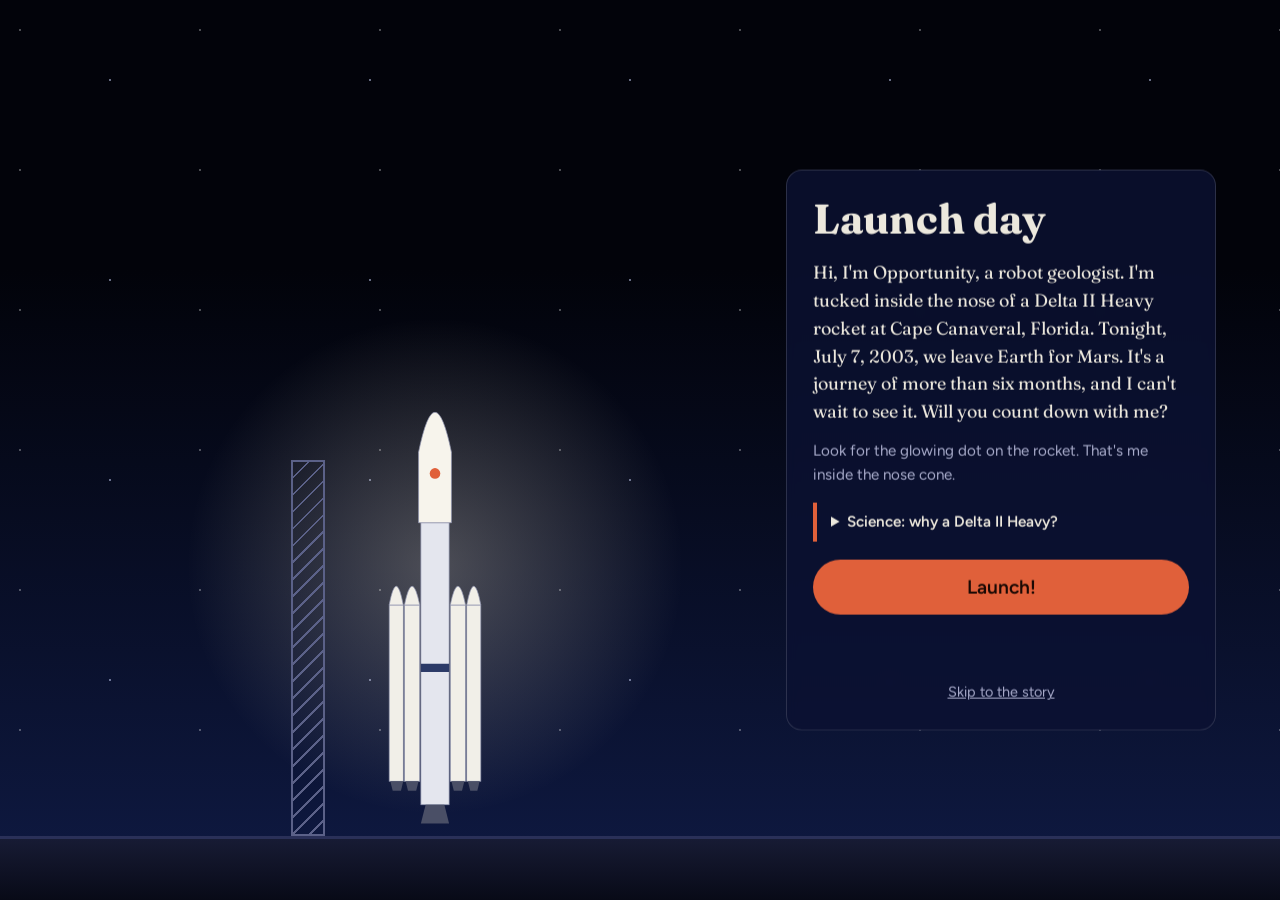
==== launch.html @ bbe937d3 "Add files via upload" ====
<!DOCTYPE html>
<html lang="en">
<head>
  <meta charset="UTF-8">
  <meta name="viewport" content="width=device-width, initial-scale=1">
  <title>Launch day: Opportunity</title>
  <link rel="preconnect" href="https://fonts.googleapis.com">
  <link rel="preconnect" href="https://fonts.gstatic.com" crossorigin>
  <link href="https://fonts.googleapis.com/css2?family=Fraunces:opsz,wght@9..144,500;9..144,700&family=Figtree:wght@400;600&display=swap" rel="stylesheet">
  <link rel="stylesheet" href="launch.css">
</head>
<body>
  <div class="scene" id="scene">
    <div class="glow"></div>
    <div class="tower" aria-hidden="true"></div>

    <div class="rocket" id="rocket">
      <svg viewBox="0 0 120 400" role="img" aria-label="A Delta II Heavy rocket on the launch pad, with Opportunity inside the nose cone">
        <g class="flames" id="flames">
          <polygon class="flame" points="52,385 68,385 60,480"/>
          <polygon class="flame" points="22,350 33,350 27.5,415"/>
          <polygon class="flame" points="35,350 46,350 40.5,415"/>
          <polygon class="flame" points="74,350 85,350 79.5,415"/>
          <polygon class="flame" points="87,350 98,350 92.5,415"/>
        </g>
        <g fill="#f1efe8" stroke="#8d92ad" stroke-width="0.6">
          <rect x="21" y="200" width="12" height="150"/><path d="M21 200 Q27 168 33 200Z"/>
          <rect x="34" y="200" width="13" height="150"/><path d="M34 200 Q40.5 168 47 200Z"/>
          <rect x="73" y="200" width="13" height="150"/><path d="M73 200 Q79.5 168 86 200Z"/>
          <rect x="87" y="200" width="12" height="150"/><path d="M87 200 Q93 168 99 200Z"/>
        </g>
        <rect x="48" y="130" width="24" height="240" fill="#e4e6ee" stroke="#8d92ad" stroke-width="0.6"/>
        <rect x="48" y="250" width="24" height="7" fill="#2b3a67"/>
        <path d="M46 130 L46 70 Q60 2 74 70 L74 130Z" fill="#f7f4ec" stroke="#8d92ad" stroke-width="0.6"/>
        <circle class="rover-dot" cx="60" cy="88" r="4.5"/>
        <path d="M52 370 L68 370 L72 386 L48 386Z" fill="#4a4f66"/>
        <g fill="#4a4f66"><path d="M22 350h11l-2 8H24z"/><path d="M35 350h11l-2 8h-7z"/><path d="M74 350h11l-2 8h-7z"/><path d="M88 350h10l-2 8h-6z"/></g>
      </svg>
    </div>

    <div class="smoke" id="smoke" aria-hidden="true"></div>
    <div class="ground"></div>
  </div>

  <aside class="panel">
    <h1>Launch day</h1>
    <p class="voice">Hi, I'm Opportunity, a robot geologist. I'm tucked inside the nose of a Delta II Heavy rocket at Cape Canaveral, Florida. Tonight, July 7, 2003, we leave Earth for Mars. It's a journey of more than six months, and I can't wait to see it. Will you count down with me?</p>
    <p class="hint">Look for the glowing dot on the rocket. That's me inside the nose cone.</p>
    <details class="science"><summary>Science: why a Delta II Heavy?</summary>
      <p>Opportunity's launch window needed more energy than her twin Spirit's, so she flew on the more powerful Heavy version of the Delta II, which has larger solid boosters strapped to its sides.</p></details>
    <button id="launch" type="button">Launch!</button>
    <p class="count" id="count" aria-live="assertive"></p>
    <a class="skip" href="story.html">Skip to the story</a>
  </aside>

  <script src="launch.js"></script>
</body>
</html>
---- launch.css ----
:root{--bg:#02030a;--text:#ece8dd;--muted:#a9accb;--mars:#e0603a;--sun:#ffb347;--card:#111741;--rh:clamp(250px,56vh,470px);--ground:64px}
*{box-sizing:border-box}
html,body{height:100%;margin:0;overflow:hidden;background:var(--bg);color:var(--text);font-family:"Figtree",system-ui,sans-serif;line-height:1.55}
body{transition:opacity .8s}
body.leaving{opacity:0}
:focus-visible{outline:3px solid var(--text);outline-offset:3px}

.scene{position:fixed;inset:0;overflow:hidden;
  background:
    radial-gradient(1px 1px at 20px 30px,#fff,transparent) 0 0/180px 140px,
    radial-gradient(1.4px 1.4px at 110px 80px,#cfd8ff,transparent) 0 0/260px 200px,
    linear-gradient(#02030a 30%,#0f1a44 100%)}
.glow{position:absolute;left:var(--rx,34%);bottom:var(--ground);width:60vmin;height:60vmin;transform:translateX(-50%);
  background:radial-gradient(circle,rgba(255,244,214,.28),transparent 65%)}
.ground{position:absolute;left:0;right:0;bottom:0;height:var(--ground);background:linear-gradient(#171b34,#080a17);border-top:3px solid #2a3058}

.rocket{position:absolute;left:var(--rx,34%);bottom:calc(var(--ground) - 4px);height:var(--rh);transform:translateX(-50%);z-index:2}
.rocket svg{height:100%;width:auto;display:block;overflow:visible}
.tower{position:absolute;left:var(--rx,34%);bottom:var(--ground);height:calc(var(--rh)*.8);width:34px;margin-left:calc(var(--rh)*-.2 - 50px);
  border:2px solid #5b6188;background:repeating-linear-gradient(135deg,transparent 0 10px,#5b6188 10px 12px)}
.rover-dot{fill:var(--mars);animation:pulse 1.6s ease-in-out infinite}
@keyframes pulse{50%{fill:#ffd2a8;r:6}}

.flames{opacity:0}
.flame{fill:#ffb347;transform-box:fill-box;transform-origin:top;animation:flick .09s infinite alternate}
@keyframes flick{from{transform:scaleY(.8)}to{transform:scaleY(1.15)}}
.ignite .flames{opacity:1}
.ignite .rocket{animation:shake .06s infinite alternate}
@keyframes shake{from{transform:translate(calc(-50% - 1.5px),0)}to{transform:translate(calc(-50% + 1.5px),1px)}}
.lift .rocket{animation:none;transform:translate(-50%,calc(-1 * (100vh + 140px)));transition:transform 5s cubic-bezier(.6,0,.9,.6)}

.smoke{position:absolute;left:var(--rx,34%);bottom:var(--ground);width:0;height:0;z-index:3}
.puff{position:absolute;bottom:0;left:0;width:60px;height:60px;border-radius:50%;background:rgba(230,230,240,.5);opacity:0}
.ignite .puff{animation:puff 3.5s ease-out forwards}
@keyframes puff{0%{opacity:.8;transform:translate(0,0) scale(.4)}100%{opacity:0;transform:translate(var(--dx),-30px) scale(3.2)}}

.panel{position:fixed;right:clamp(16px,5vw,64px);top:50%;transform:translateY(-50%);width:min(430px,44vw);z-index:5;
  padding:26px;border-radius:16px;background:rgba(12,18,51,.82);border:1px solid rgba(255,255,255,.14);backdrop-filter:blur(6px)}
h1{font-family:"Fraunces",Georgia,serif;font-size:clamp(1.8rem,3.4vw,2.6rem);line-height:1.1;margin:0 0 .4em}
.voice{font-family:"Fraunces",Georgia,serif;font-size:1.12rem;margin:0 0 .8em}
.hint{color:var(--muted);font-size:.95rem;margin:0 0 1em}
.science{border-left:4px solid var(--mars);padding:8px 14px;margin-bottom:18px;font-size:.95rem}
.science summary{cursor:pointer;font-weight:600}
#launch{display:block;width:100%;padding:16px;border:0;border-radius:999px;background:var(--mars);color:#1a0904;font:600 1.2rem "Figtree",sans-serif;cursor:pointer;transition:transform .15s}
#launch:hover:not(:disabled){transform:scale(1.03)}
#launch:disabled{opacity:.5;cursor:default}
.count{min-height:2.2em;margin:10px 0 0;text-align:center;font:700 1.6rem "Fraunces",serif;color:var(--sun)}
.skip{display:block;text-align:center;color:var(--muted);font-size:.9rem}

@media (max-width:760px){
  :root{--rx:50%;--rh:clamp(200px,38vh,320px)}
  .panel{top:12px;transform:none;right:12px;left:12px;width:auto;padding:16px;max-height:52vh;overflow:auto}
  .voice{font-size:1rem}
  .tower{display:none}
}
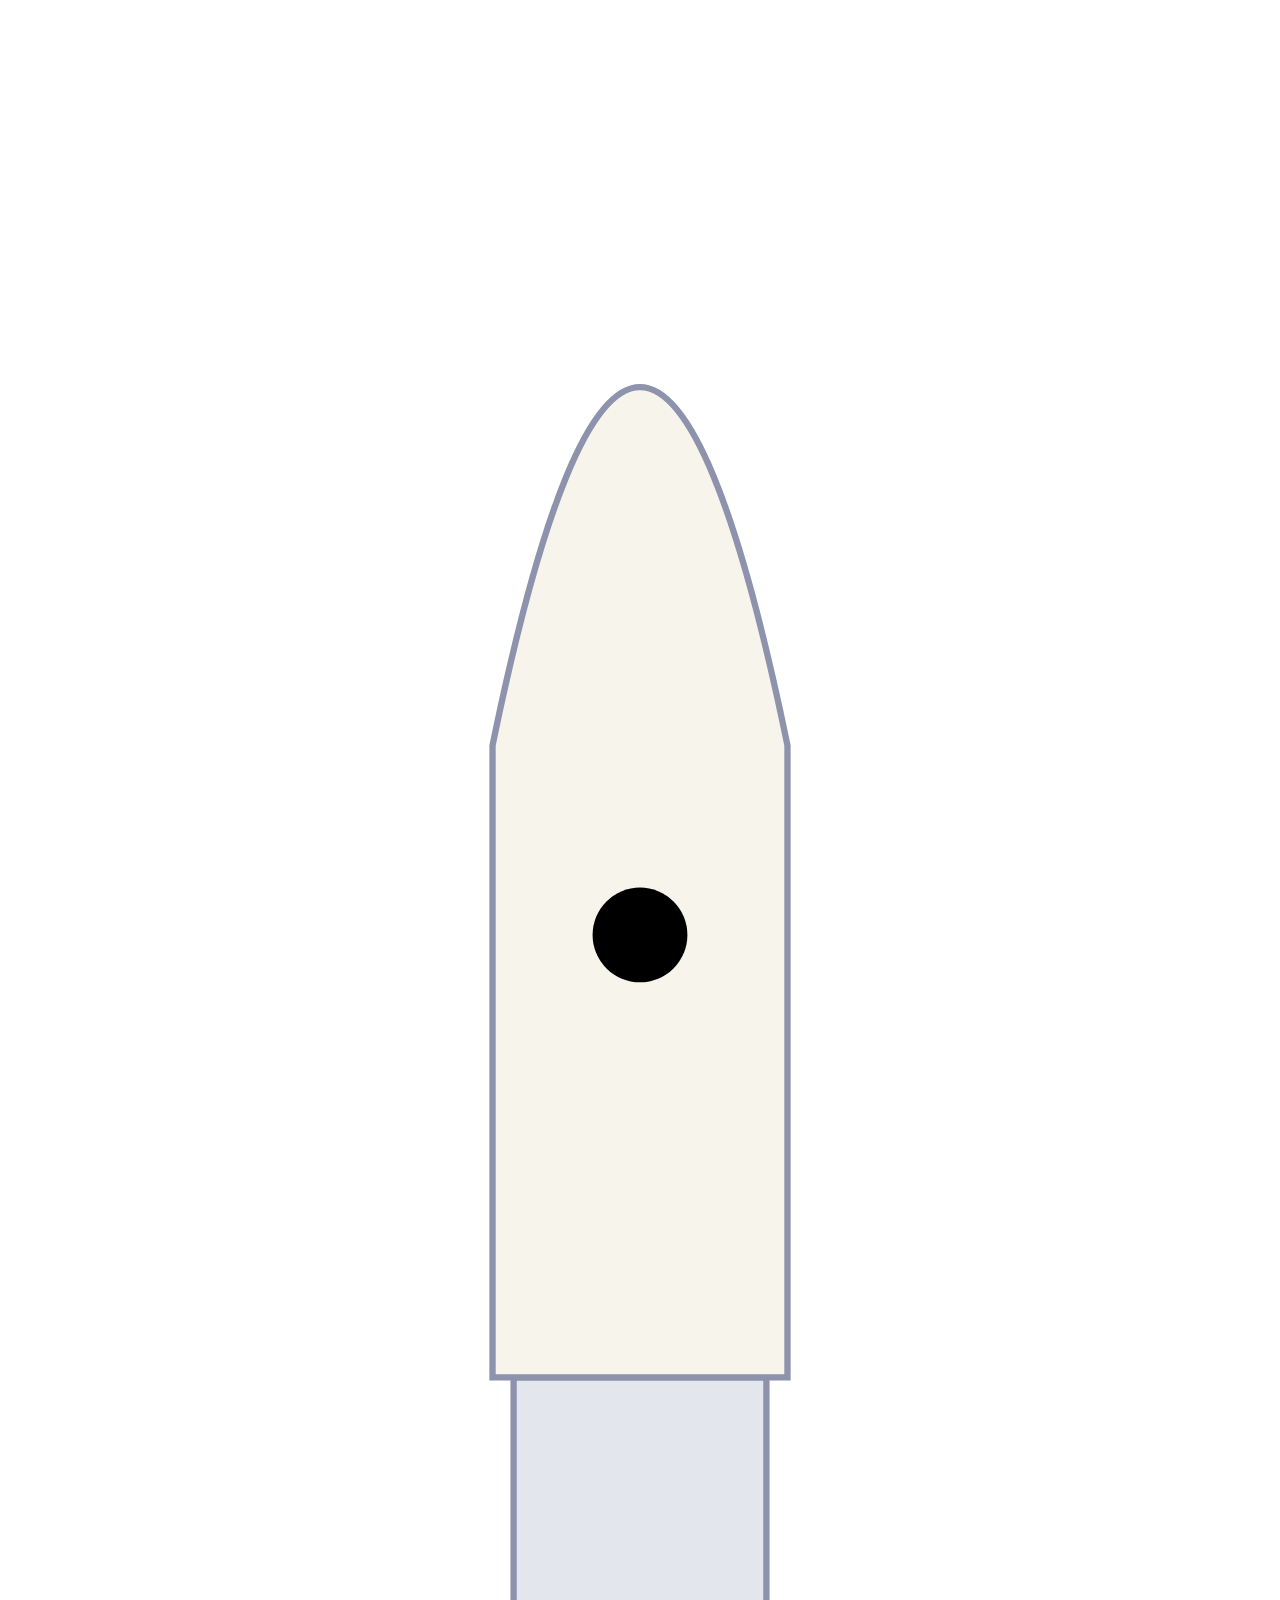
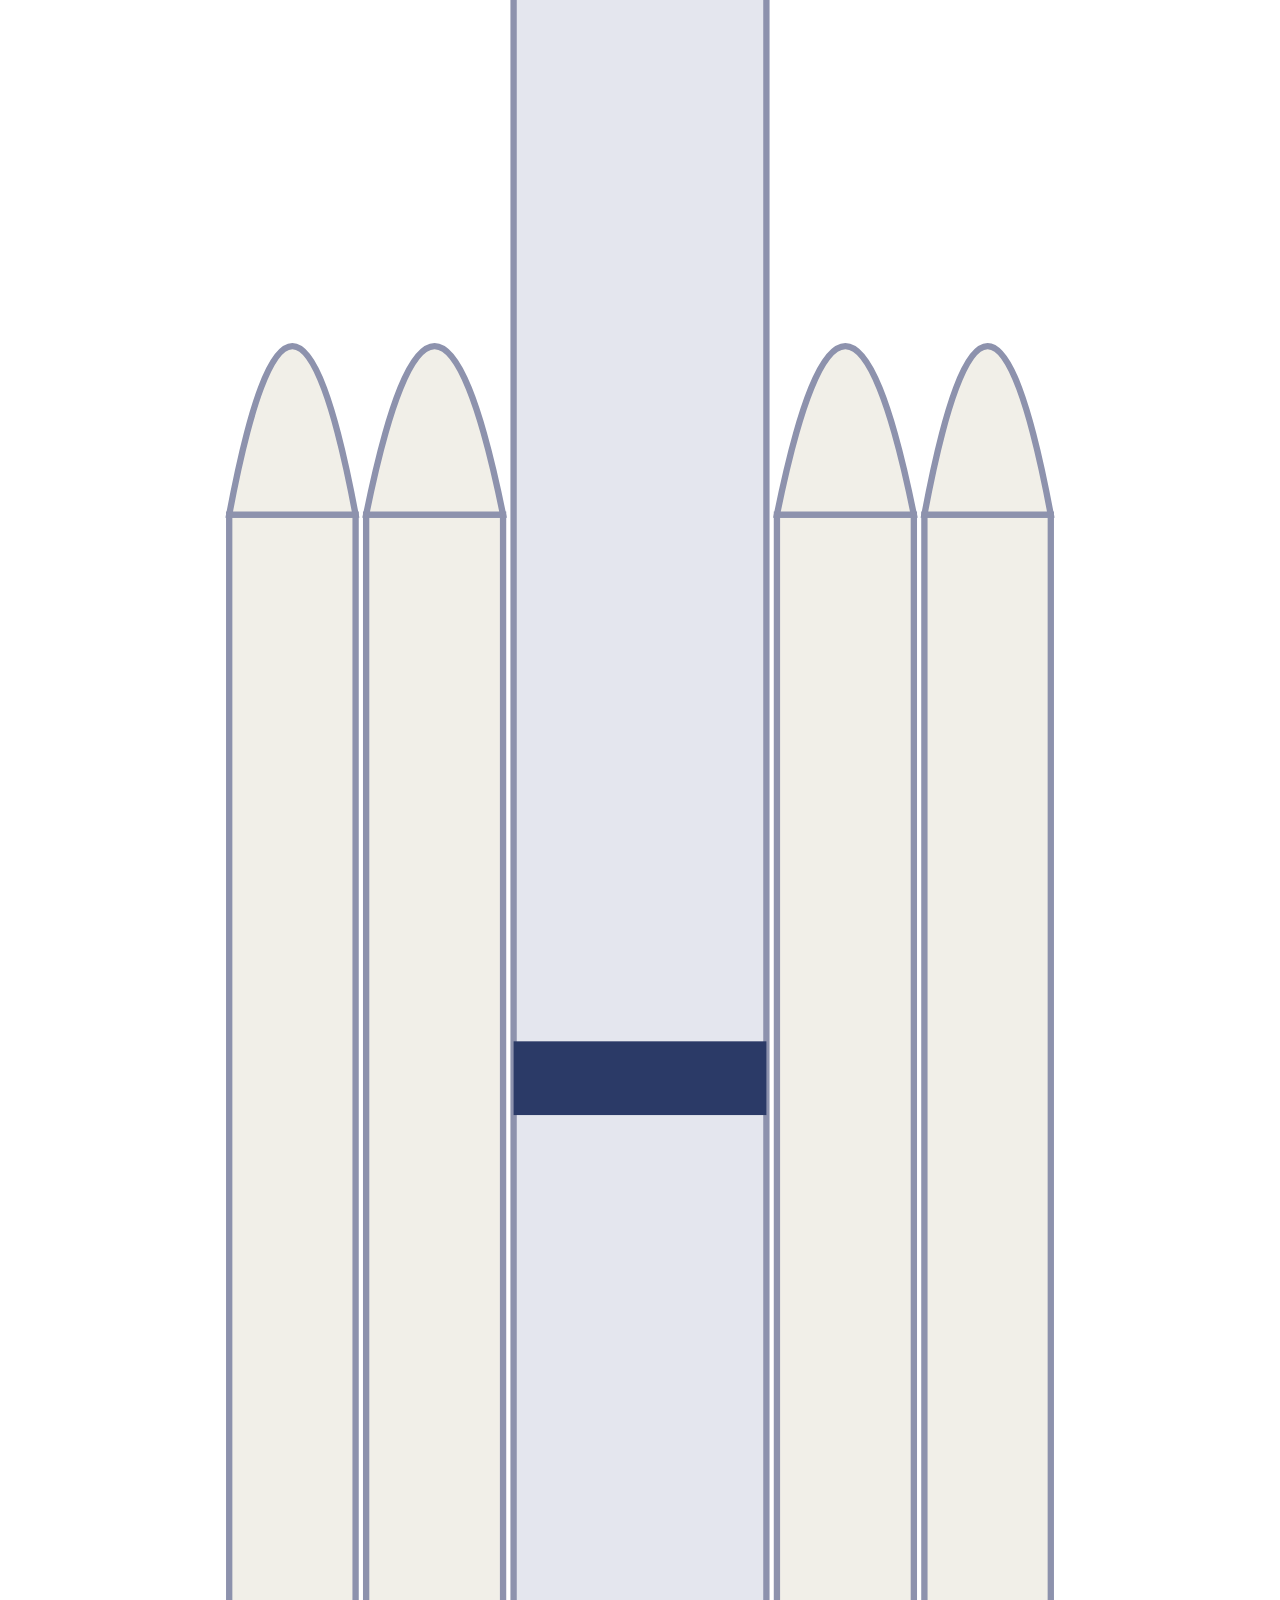
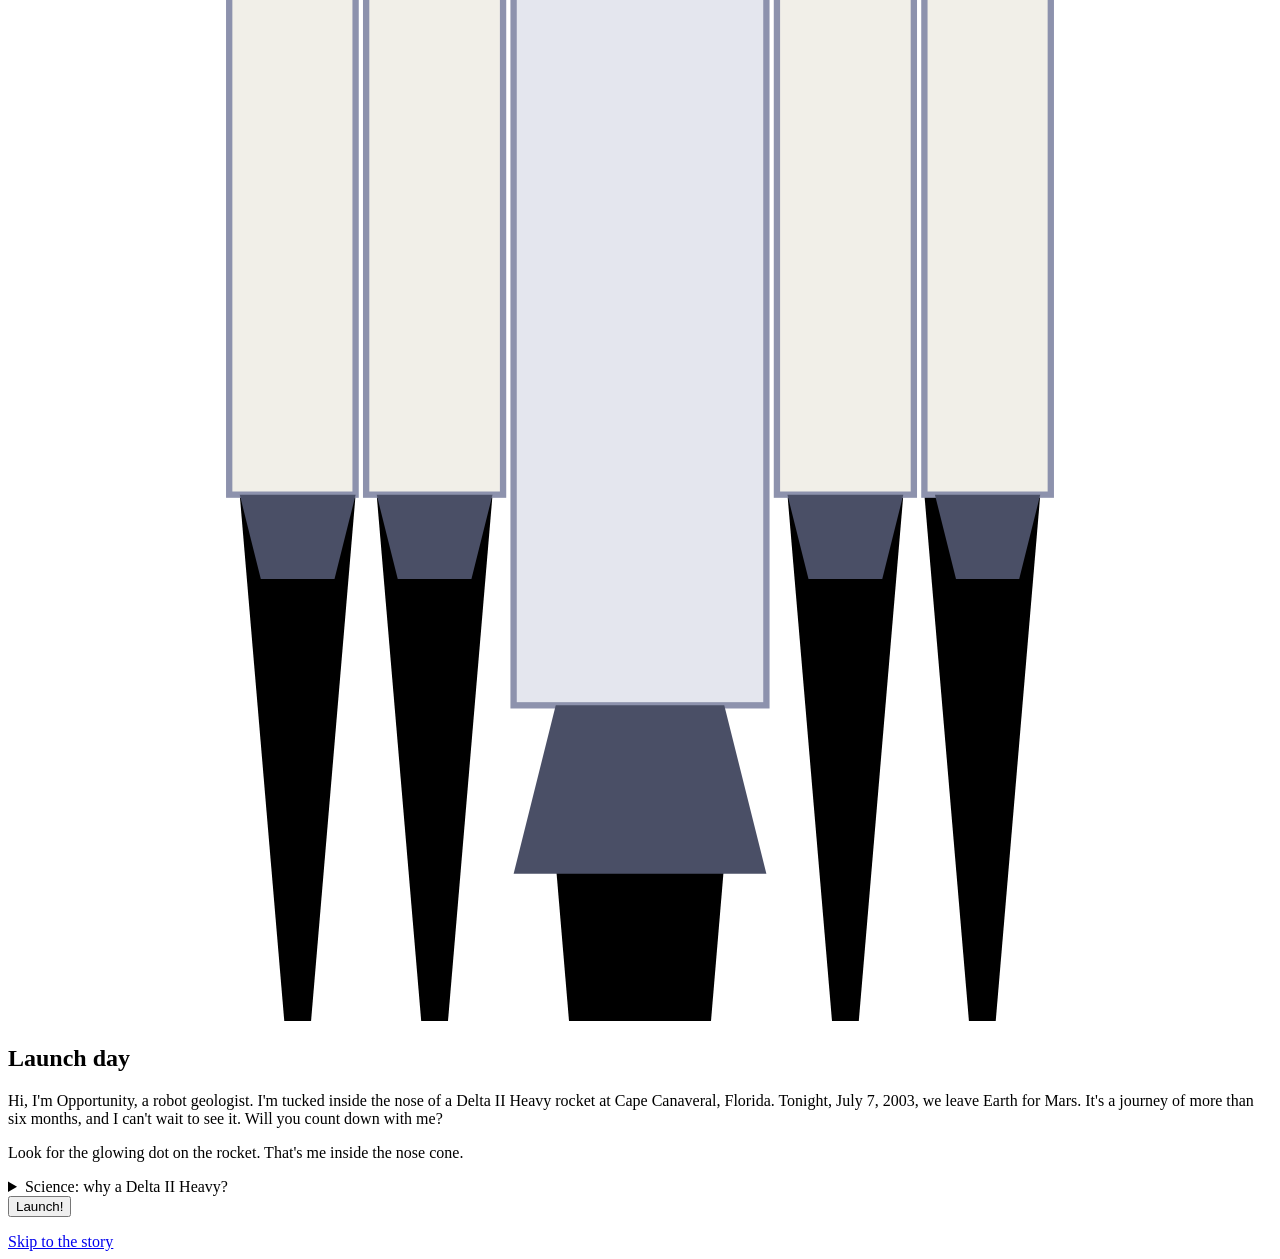
==== commit 827ee739: "Modify launch.html for stylesheet and script updates Updated stylesheet link and script references i" ====
--- a/launch.html
+++ b/launch.html
@@ -1,58 +1,58 @@
-<!DOCTYPE html>
-<html lang="en">
-<head>
-  <meta charset="UTF-8">
-  <meta name="viewport" content="width=device-width, initial-scale=1">
-  <title>Launch day: Opportunity</title>
-  <link rel="preconnect" href="https://fonts.googleapis.com">
-  <link rel="preconnect" href="https://fonts.gstatic.com" crossorigin>
-  <link href="https://fonts.googleapis.com/css2?family=Fraunces:opsz,wght@9..144,500;9..144,700&family=Figtree:wght@400;600&display=swap" rel="stylesheet">
-  <link rel="stylesheet" href="launch.css">
-</head>
-<body>
-  <div class="scene" id="scene">
-    <div class="glow"></div>
-    <div class="tower" aria-hidden="true"></div>
-
-    <div class="rocket" id="rocket">
-      <svg viewBox="0 0 120 400" role="img" aria-label="A Delta II Heavy rocket on the launch pad, with Opportunity inside the nose cone">
-        <g class="flames" id="flames">
-          <polygon class="flame" points="52,385 68,385 60,480"/>
-          <polygon class="flame" points="22,350 33,350 27.5,415"/>
-          <polygon class="flame" points="35,350 46,350 40.5,415"/>
-          <polygon class="flame" points="74,350 85,350 79.5,415"/>
-          <polygon class="flame" points="87,350 98,350 92.5,415"/>
-        </g>
-        <g fill="#f1efe8" stroke="#8d92ad" stroke-width="0.6">
-          <rect x="21" y="200" width="12" height="150"/><path d="M21 200 Q27 168 33 200Z"/>
-          <rect x="34" y="200" width="13" height="150"/><path d="M34 200 Q40.5 168 47 200Z"/>
-          <rect x="73" y="200" width="13" height="150"/><path d="M73 200 Q79.5 168 86 200Z"/>
-          <rect x="87" y="200" width="12" height="150"/><path d="M87 200 Q93 168 99 200Z"/>
-        </g>
-        <rect x="48" y="130" width="24" height="240" fill="#e4e6ee" stroke="#8d92ad" stroke-width="0.6"/>
-        <rect x="48" y="250" width="24" height="7" fill="#2b3a67"/>
-        <path d="M46 130 L46 70 Q60 2 74 70 L74 130Z" fill="#f7f4ec" stroke="#8d92ad" stroke-width="0.6"/>
-        <circle class="rover-dot" cx="60" cy="88" r="4.5"/>
-        <path d="M52 370 L68 370 L72 386 L48 386Z" fill="#4a4f66"/>
-        <g fill="#4a4f66"><path d="M22 350h11l-2 8H24z"/><path d="M35 350h11l-2 8h-7z"/><path d="M74 350h11l-2 8h-7z"/><path d="M88 350h10l-2 8h-6z"/></g>
-      </svg>
-    </div>
-
-    <div class="smoke" id="smoke" aria-hidden="true"></div>
-    <div class="ground"></div>
-  </div>
-
-  <aside class="panel">
-    <h1>Launch day</h1>
-    <p class="voice">Hi, I'm Opportunity, a robot geologist. I'm tucked inside the nose of a Delta II Heavy rocket at Cape Canaveral, Florida. Tonight, July 7, 2003, we leave Earth for Mars. It's a journey of more than six months, and I can't wait to see it. Will you count down with me?</p>
-    <p class="hint">Look for the glowing dot on the rocket. That's me inside the nose cone.</p>
-    <details class="science"><summary>Science: why a Delta II Heavy?</summary>
-      <p>Opportunity's launch window needed more energy than her twin Spirit's, so she flew on the more powerful Heavy version of the Delta II, which has larger solid boosters strapped to its sides.</p></details>
-    <button id="launch" type="button">Launch!</button>
-    <p class="count" id="count" aria-live="assertive"></p>
-    <a class="skip" href="story.html">Skip to the story</a>
-  </aside>
-
-  <script src="launch.js"></script>
-</body>
-</html>
+<!DOCTYPE html>
+<html lang="en">
+<head>
+  <meta charset="UTF-8">
+  <meta name="viewport" content="width=device-width, initial-scale=1">
+  <title>Launch day: Opportunity</title>
+  <link rel="preconnect" href="https://fonts.googleapis.com">
+  <link rel="preconnect" href="https://fonts.gstatic.com" crossorigin>
+  <link href="https://fonts.googleapis.com/css2?family=Fraunces:opsz,wght@9..144,500;9..144,700&family=Figtree:wght@400;600&display=swap" rel="stylesheet">
+  <link rel="stylesheet" href="launch.css">
+</head>
+<body>
+  <div class="scene" id="scene">
+    <div class="glow"></div>
+    <div class="tower" aria-hidden="true"></div>
+
+    <div class="rocket" id="rocket">
+      <svg viewBox="0 0 120 400" role="img" aria-label="A Delta II Heavy rocket on the launch pad, with Opportunity inside the nose cone">
+        <g class="flames" id="flames">
+          <polygon class="flame" points="52,385 68,385 60,480"/>
+          <polygon class="flame" points="22,350 33,350 27.5,415"/>
+          <polygon class="flame" points="35,350 46,350 40.5,415"/>
+          <polygon class="flame" points="74,350 85,350 79.5,415"/>
+          <polygon class="flame" points="87,350 98,350 92.5,415"/>
+        </g>
+        <g fill="#f1efe8" stroke="#8d92ad" stroke-width="0.6">
+          <rect x="21" y="200" width="12" height="150"/><path d="M21 200 Q27 168 33 200Z"/>
+          <rect x="34" y="200" width="13" height="150"/><path d="M34 200 Q40.5 168 47 200Z"/>
+          <rect x="73" y="200" width="13" height="150"/><path d="M73 200 Q79.5 168 86 200Z"/>
+          <rect x="87" y="200" width="12" height="150"/><path d="M87 200 Q93 168 99 200Z"/>
+        </g>
+        <rect x="48" y="130" width="24" height="240" fill="#e4e6ee" stroke="#8d92ad" stroke-width="0.6"/>
+        <rect x="48" y="250" width="24" height="7" fill="#2b3a67"/>
+        <path d="M46 130 L46 70 Q60 2 74 70 L74 130Z" fill="#f7f4ec" stroke="#8d92ad" stroke-width="0.6"/>
+        <circle class="rover-dot" cx="60" cy="88" r="4.5"/>
+        <path d="M52 370 L68 370 L72 386 L48 386Z" fill="#4a4f66"/>
+        <g fill="#4a4f66"><path d="M22 350h11l-2 8H24z"/><path d="M35 350h11l-2 8h-7z"/><path d="M74 350h11l-2 8h-7z"/><path d="M88 350h10l-2 8h-6z"/></g>
+      </svg>
+    </div>
+
+    <div class="smoke" id="smoke" aria-hidden="true"></div>
+    <div class="ground"></div>
+  </div>
+
+  <aside class="panel">
+    <h1>Launch day</h1>
+    <p class="voice">Hi, I'm Opportunity, a robot geologist. I'm tucked inside the nose of a Delta II Heavy rocket at Cape Canaveral, Florida. Tonight, July 7, 2003, we leave Earth for Mars. It's a journey of more than six months, and I can't wait to see it. Will you count down with me?</p>
+    <p class="hint">Look for the glowing dot on the rocket. That's me inside the nose cone.</p>
+    <details class="science"><summary>Science: why a Delta II Heavy?</summary>
+      <p>Opportunity's launch window needed more energy than her twin Spirit's, so she flew on the more powerful Heavy version of the Delta II, which has larger solid boosters strapped to its sides.</p></details>
+    <button id="launch" type="button">Launch!</button>
+    <p class="count" id="count" aria-live="assertive"></p>
+    <a class="skip" href="story.html">Skip to the story</a>
+  </aside>
+
+  <script src="launch.js"></script>
+</body>
+</html>
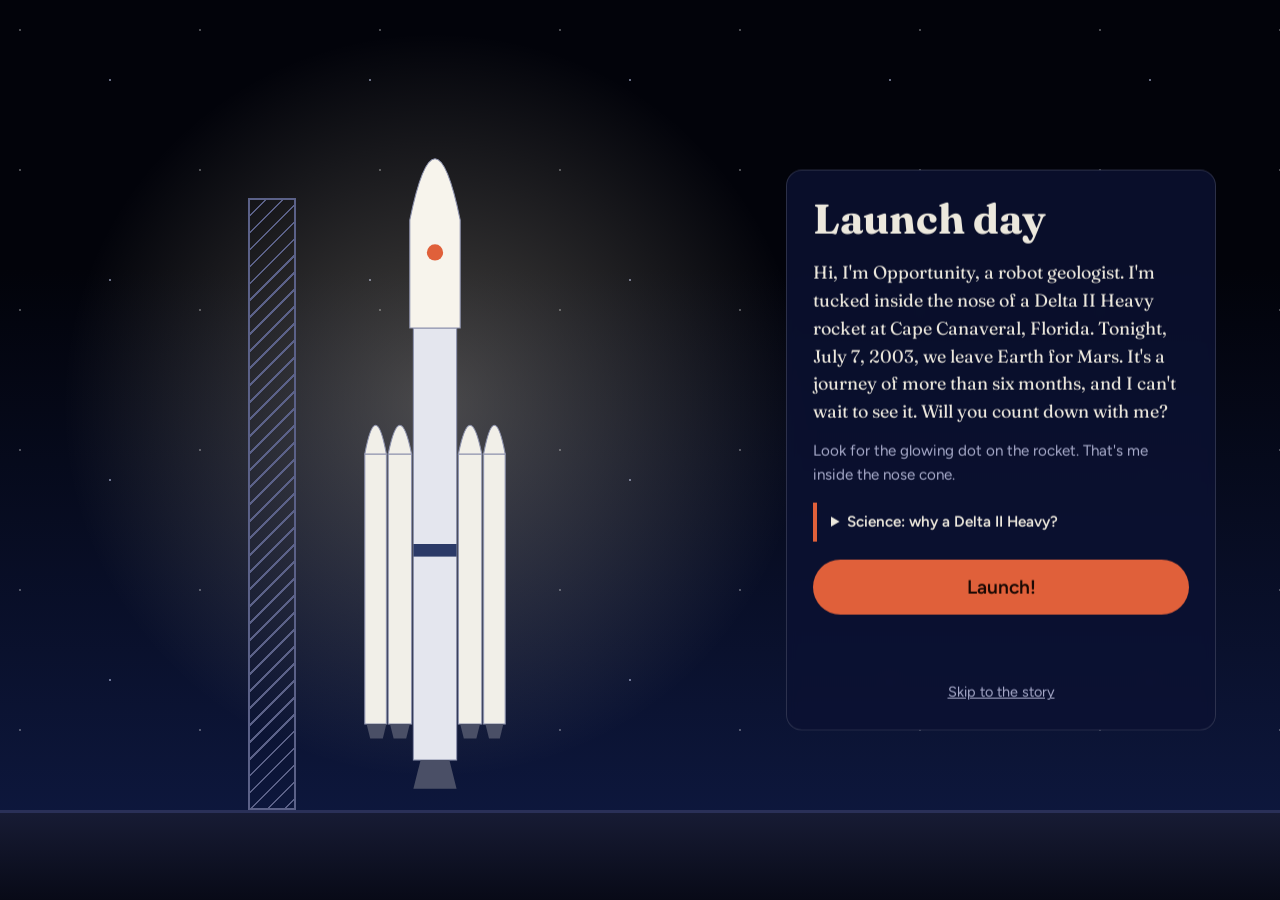
==== commit 3b88b833: "Update launch.html" ====
--- a/launch.html
+++ b/launch.html
@@ -50,7 +50,7 @@
       <p>Opportunity's launch window needed more energy than her twin Spirit's, so she flew on the more powerful Heavy version of the Delta II, which has larger solid boosters strapped to its sides.</p></details>
     <button id="launch" type="button">Launch!</button>
     <p class="count" id="count" aria-live="assertive"></p>
-    <a class="skip" href="story.html">Skip to the story</a>
+    <a class="skip" href="mars.html">Skip to the story</a>
   </aside>
 
   <script src="launch.js"></script>
--- a/launch.css
+++ b/launch.css
@@ -0,0 +1,55 @@
+:root{--bg:#02030a;--text:#ece8dd;--muted:#a9accb;--mars:#e0603a;--sun:#ffb347;--card:#111741;--rh:clamp(340px,80vh,820px);--ground:90px}
+*{box-sizing:border-box}
+html,body{height:100%;margin:0;overflow:hidden;background:var(--bg);color:var(--text);font-family:"Figtree",system-ui,sans-serif;line-height:1.55}
+body{transition:opacity .8s}
+body.leaving{opacity:0}
+:focus-visible{outline:3px solid var(--text);outline-offset:3px}
+
+.scene{position:fixed;inset:0;overflow:hidden;
+  background:
+    radial-gradient(1px 1px at 20px 30px,#fff,transparent) 0 0/180px 140px,
+    radial-gradient(1.4px 1.4px at 110px 80px,#cfd8ff,transparent) 0 0/260px 200px,
+    linear-gradient(#02030a 30%,#0f1a44 100%)}
+.glow{position:absolute;left:var(--rx,34%);bottom:var(--ground);width:90vmin;height:90vmin;transform:translateX(-50%);
+  background:radial-gradient(circle,rgba(255,244,214,.28),transparent 65%)}
+.ground{position:absolute;left:0;right:0;bottom:0;height:var(--ground);background:linear-gradient(#171b34,#080a17);border-top:3px solid #2a3058}
+
+.rocket{position:absolute;left:var(--rx,34%);bottom:calc(var(--ground) - 4px);height:var(--rh);transform:translateX(-50%);z-index:2}
+.rocket svg{height:100%;width:auto;display:block;overflow:visible}
+.tower{position:absolute;left:var(--rx,34%);bottom:var(--ground);height:calc(var(--rh)*.85);width:48px;margin-left:calc(var(--rh)*-.18 - 58px);
+  border:2px solid #5b6188;background:repeating-linear-gradient(135deg,transparent 0 10px,#5b6188 10px 12px)}
+.rover-dot{fill:var(--mars);animation:pulse 1.6s ease-in-out infinite}
+@keyframes pulse{50%{fill:#ffd2a8;r:6}}
+
+.flames{opacity:0}
+.flame{fill:#ffb347;transform-box:fill-box;transform-origin:top;animation:flick .09s infinite alternate}
+@keyframes flick{from{transform:scaleY(.8)}to{transform:scaleY(1.15)}}
+.ignite .flames{opacity:1}
+.ignite .rocket{animation:shake .06s infinite alternate}
+@keyframes shake{from{transform:translate(calc(-50% - 1.5px),0)}to{transform:translate(calc(-50% + 1.5px),1px)}}
+.lift .rocket{animation:none;transform:translate(-50%,calc(-1 * (100vh + 140px)));transition:transform 5s cubic-bezier(.6,0,.9,.6)}
+
+.smoke{position:absolute;left:var(--rx,34%);bottom:var(--ground);width:0;height:0;z-index:3}
+.puff{position:absolute;bottom:0;left:0;width:60px;height:60px;border-radius:50%;background:rgba(230,230,240,.5);opacity:0}
+.ignite .puff{animation:puff 3.5s ease-out forwards}
+@keyframes puff{0%{opacity:.8;transform:translate(0,0) scale(.4)}100%{opacity:0;transform:translate(var(--dx),-30px) scale(3.2)}}
+
+.panel{position:fixed;right:clamp(16px,5vw,64px);top:50%;transform:translateY(-50%);width:min(430px,44vw);z-index:5;
+  padding:26px;border-radius:16px;background:rgba(12,18,51,.82);border:1px solid rgba(255,255,255,.14);backdrop-filter:blur(6px)}
+h1{font-family:"Fraunces",Georgia,serif;font-size:clamp(1.8rem,3.4vw,2.6rem);line-height:1.1;margin:0 0 .4em}
+.voice{font-family:"Fraunces",Georgia,serif;font-size:1.12rem;margin:0 0 .8em}
+.hint{color:var(--muted);font-size:.95rem;margin:0 0 1em}
+.science{border-left:4px solid var(--mars);padding:8px 14px;margin-bottom:18px;font-size:.95rem}
+.science summary{cursor:pointer;font-weight:600}
+#launch{display:block;width:100%;padding:16px;border:0;border-radius:999px;background:var(--mars);color:#1a0904;font:600 1.2rem "Figtree",sans-serif;cursor:pointer;transition:transform .15s}
+#launch:hover:not(:disabled){transform:scale(1.03)}
+#launch:disabled{opacity:.5;cursor:default}
+.count{min-height:2.2em;margin:10px 0 0;text-align:center;font:700 1.6rem "Fraunces",serif;color:var(--sun)}
+.skip{display:block;text-align:center;color:var(--muted);font-size:.9rem}
+
+@media (max-width:760px){
+  :root{--rx:50%;--rh:clamp(240px,42vh,420px);--ground:70px}
+  .panel{top:12px;transform:none;right:12px;left:12px;width:auto;padding:16px;max-height:46vh;overflow:auto}
+  .voice{font-size:1rem}
+  .tower{display:none}
+}
